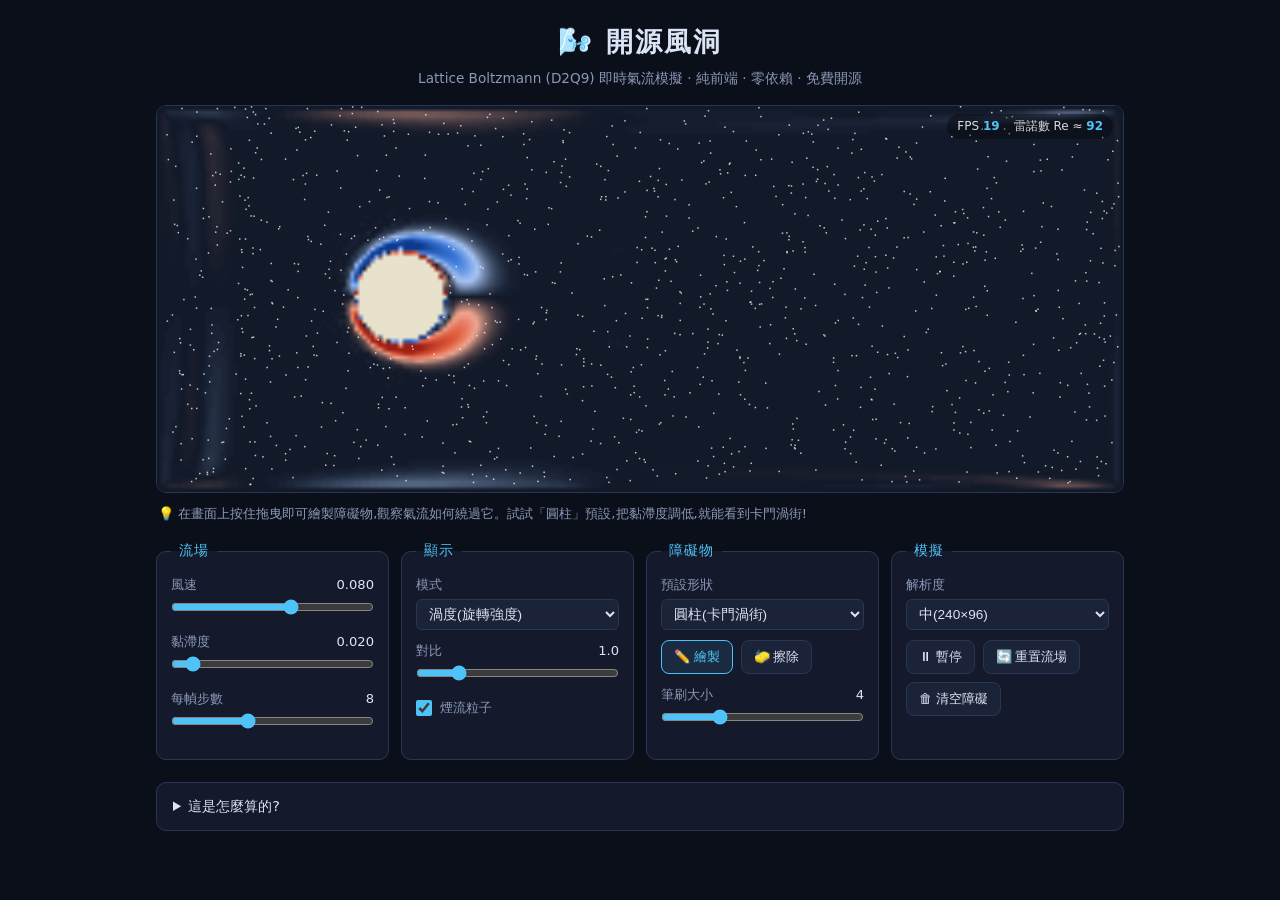
==== airflow-sim/index.html @ b8a74086 "新增開源風洞:瀏覽器即時 2D 氣流模擬(Lattice Boltzmann D2Q9) - 純前端零依賴,CPU 即時運算,無需授權或伺服器 - D2Q9 LBM 核心:BGK 碰撞、平流、boun" ====
<!DOCTYPE html>
<html lang="zh-Hant">
<head>
<meta charset="UTF-8">
<meta name="viewport" content="width=device-width, initial-scale=1.0">
<title>開源風洞 · 瀏覽器氣流模擬</title>
<link rel="icon" href="data:image/svg+xml,<svg xmlns='http://www.w3.org/2000/svg' viewBox='0 0 100 100'><text y='.9em' font-size='90'>🌬️</text></svg>">
<link rel="stylesheet" href="css/style.css">
</head>
<body>
<div id="app">

  <header>
    <h1>🌬️ 開源風洞</h1>
    <p class="sub">Lattice Boltzmann (D2Q9) 即時氣流模擬 · 純前端 · 零依賴 · 免費開源</p>
  </header>

  <div id="canvas-wrap">
    <canvas id="view"></canvas>
    <div id="toast"></div>
    <div id="readout">
      <span>FPS <b id="fps">—</b></span>
      <span>雷諾數 Re ≈ <b id="re">—</b></span>
    </div>
  </div>

  <p class="hint">💡 在畫面上按住拖曳即可繪製障礙物,觀察氣流如何繞過它。試試「圓柱」預設,把黏滯度調低,就能看到卡門渦街!</p>

  <div id="controls">

    <fieldset>
      <legend>流場</legend>
      <label>風速 <output id="speed-val">0.080</output>
        <input type="range" id="speed" min="0.02" max="0.12" step="0.005" value="0.08">
      </label>
      <label>黏滯度 <output id="visc-val">0.020</output>
        <input type="range" id="visc" min="0.005" max="0.2" step="0.005" value="0.02">
      </label>
      <label>每幀步數 <output id="steps-val">8</output>
        <input type="range" id="steps" min="1" max="20" step="1" value="8">
      </label>
    </fieldset>

    <fieldset>
      <legend>顯示</legend>
      <label>模式
        <select id="mode">
          <option value="curl" selected>渦度(旋轉強度)</option>
          <option value="speed">流速</option>
          <option value="density">密度(≈壓力)</option>
        </select>
      </label>
      <label>對比 <output id="contrast-val">1.0</output>
        <input type="range" id="contrast" min="0.3" max="4" step="0.1" value="1">
      </label>
      <label class="row"><input type="checkbox" id="tracers" checked> 煙流粒子</label>
    </fieldset>

    <fieldset>
      <legend>障礙物</legend>
      <label>預設形狀
        <select id="preset">
          <option value="cylinder" selected>圓柱(卡門渦街)</option>
          <option value="plate">垂直平板</option>
          <option value="wing">機翼</option>
          <option value="buildings">建築縫隙風</option>
          <option value="empty">清空</option>
        </select>
      </label>
      <div class="row btns">
        <button id="tool-draw" class="tool">✏️ 繪製</button>
        <button id="tool-erase" class="tool">🧽 擦除</button>
      </div>
      <label>筆刷大小 <output id="brush-val">4</output>
        <input type="range" id="brush" min="1" max="12" step="1" value="4">
      </label>
    </fieldset>

    <fieldset>
      <legend>模擬</legend>
      <label>解析度
        <select id="res">
          <option value="low">低(160×64,省電)</option>
          <option value="mid" selected>中(240×96)</option>
          <option value="high">高(320×128,較吃 CPU)</option>
        </select>
      </label>
      <div class="row btns">
        <button id="btn-pause">⏸ 暫停</button>
        <button id="btn-reset">🔄 重置流場</button>
        <button id="btn-clear">🗑 清空障礙</button>
      </div>
    </fieldset>

  </div>

  <footer>
    <details>
      <summary>這是怎麼算的?</summary>
      <p>本模擬使用 <b>Lattice Boltzmann 方法(LBM,D2Q9)</b>:把空間切成格子,每格追蹤九個方向的粒子分布,
      每一步做「碰撞(向局部平衡鬆弛)」與「平流(往鄰格移動)」,巨觀上便重現了 Navier–Stokes 流體行為。
      障礙物採半程反彈(bounce-back)無滑移邊界;左緣固定進流、右緣零梯度出流。
      一切都在你的瀏覽器裡即時計算 — 不需要伺服器、GPU 或任何授權。</p>
      <p>注意:這是 2D、低馬赫數的教學/概念級模擬,適合直覺理解與快速實驗;
      若要做工程級 3D 分析,可搭配開源的 OpenFOAM 或 SU2。</p>
    </details>
  </footer>

</div>
<script src="js/sim.js"></script>
<script src="js/main.js"></script>
</body>
</html>
---- airflow-sim/css/style.css ----
/* ============ 開源風洞 · 深色科技風 ============ */
* { margin: 0; padding: 0; box-sizing: border-box; }

:root {
  --bg: #0b0f1a;
  --panel: #141a2b;
  --panel2: #1b2338;
  --line: #2a3554;
  --text: #dbe4f5;
  --dim: #8b98b8;
  --accent: #4fc3f7;
}

body {
  background: var(--bg);
  color: var(--text);
  font-family: "PingFang TC", "Microsoft JhengHei", "Noto Sans TC", system-ui, sans-serif;
  line-height: 1.6;
}

#app {
  max-width: 1000px;
  margin: 0 auto;
  padding: 20px 16px 48px;
}

header { text-align: center; margin-bottom: 16px; }
header h1 { font-size: 1.7rem; letter-spacing: 2px; }
header .sub { color: var(--dim); font-size: .85rem; margin-top: 4px; }

#canvas-wrap {
  position: relative;
  border: 1px solid var(--line);
  border-radius: 10px;
  overflow: hidden;
  background: #000;
}
#view {
  display: block;
  width: 100%;
  cursor: crosshair;
  touch-action: none;
}

#readout {
  position: absolute;
  top: 8px; right: 10px;
  display: flex; gap: 14px;
  font-size: .75rem;
  color: rgba(255,255,255,.85);
  background: rgba(0,0,0,.35);
  padding: 3px 10px;
  border-radius: 20px;
  pointer-events: none;
}
#readout b { color: var(--accent); font-weight: 600; }

#toast {
  position: absolute;
  left: 50%; bottom: 12px;
  transform: translateX(-50%) translateY(8px);
  background: rgba(20, 26, 43, .95);
  border: 1px solid var(--line);
  color: var(--text);
  font-size: .8rem;
  padding: 6px 14px;
  border-radius: 8px;
  opacity: 0;
  transition: opacity .25s, transform .25s;
  pointer-events: none;
  white-space: nowrap;
}
#toast.show { opacity: 1; transform: translateX(-50%) translateY(0); }

.hint {
  color: var(--dim);
  font-size: .82rem;
  margin: 10px 2px 16px;
}

#controls {
  display: grid;
  grid-template-columns: repeat(auto-fit, minmax(220px, 1fr));
  gap: 12px;
}

fieldset {
  border: 1px solid var(--line);
  border-radius: 10px;
  background: var(--panel);
  padding: 12px 14px 14px;
}
legend {
  padding: 0 8px;
  color: var(--accent);
  font-size: .85rem;
  letter-spacing: 1px;
}

label {
  display: block;
  font-size: .82rem;
  color: var(--dim);
  margin-bottom: 10px;
}
label output { float: right; color: var(--text); font-variant-numeric: tabular-nums; }
label.row { display: flex; align-items: center; gap: 8px; }

input[type=range] {
  width: 100%;
  margin-top: 4px;
  accent-color: var(--accent);
}
input[type=checkbox] { accent-color: var(--accent); width: 16px; height: 16px; }

select {
  width: 100%;
  margin-top: 4px;
  background: var(--panel2);
  color: var(--text);
  border: 1px solid var(--line);
  border-radius: 6px;
  padding: 6px 8px;
  font-size: .85rem;
}

.btns { display: flex; gap: 8px; margin-bottom: 10px; flex-wrap: wrap; }
button {
  background: var(--panel2);
  color: var(--text);
  border: 1px solid var(--line);
  border-radius: 8px;
  padding: 7px 12px;
  font-size: .82rem;
  cursor: pointer;
  transition: background .15s, border-color .15s;
}
button:hover { background: #232d4a; }
button.tool.active {
  border-color: var(--accent);
  color: var(--accent);
  background: rgba(79, 195, 247, .1);
}

footer { margin-top: 22px; }
details {
  background: var(--panel);
  border: 1px solid var(--line);
  border-radius: 10px;
  padding: 12px 16px;
  font-size: .85rem;
  color: var(--dim);
}
summary { cursor: pointer; color: var(--text); font-size: .9rem; }
details p { margin-top: 10px; }
details b { color: var(--text); }

@media (max-width: 640px) {
  header h1 { font-size: 1.35rem; }
  #app { padding: 12px 10px 32px; }
}
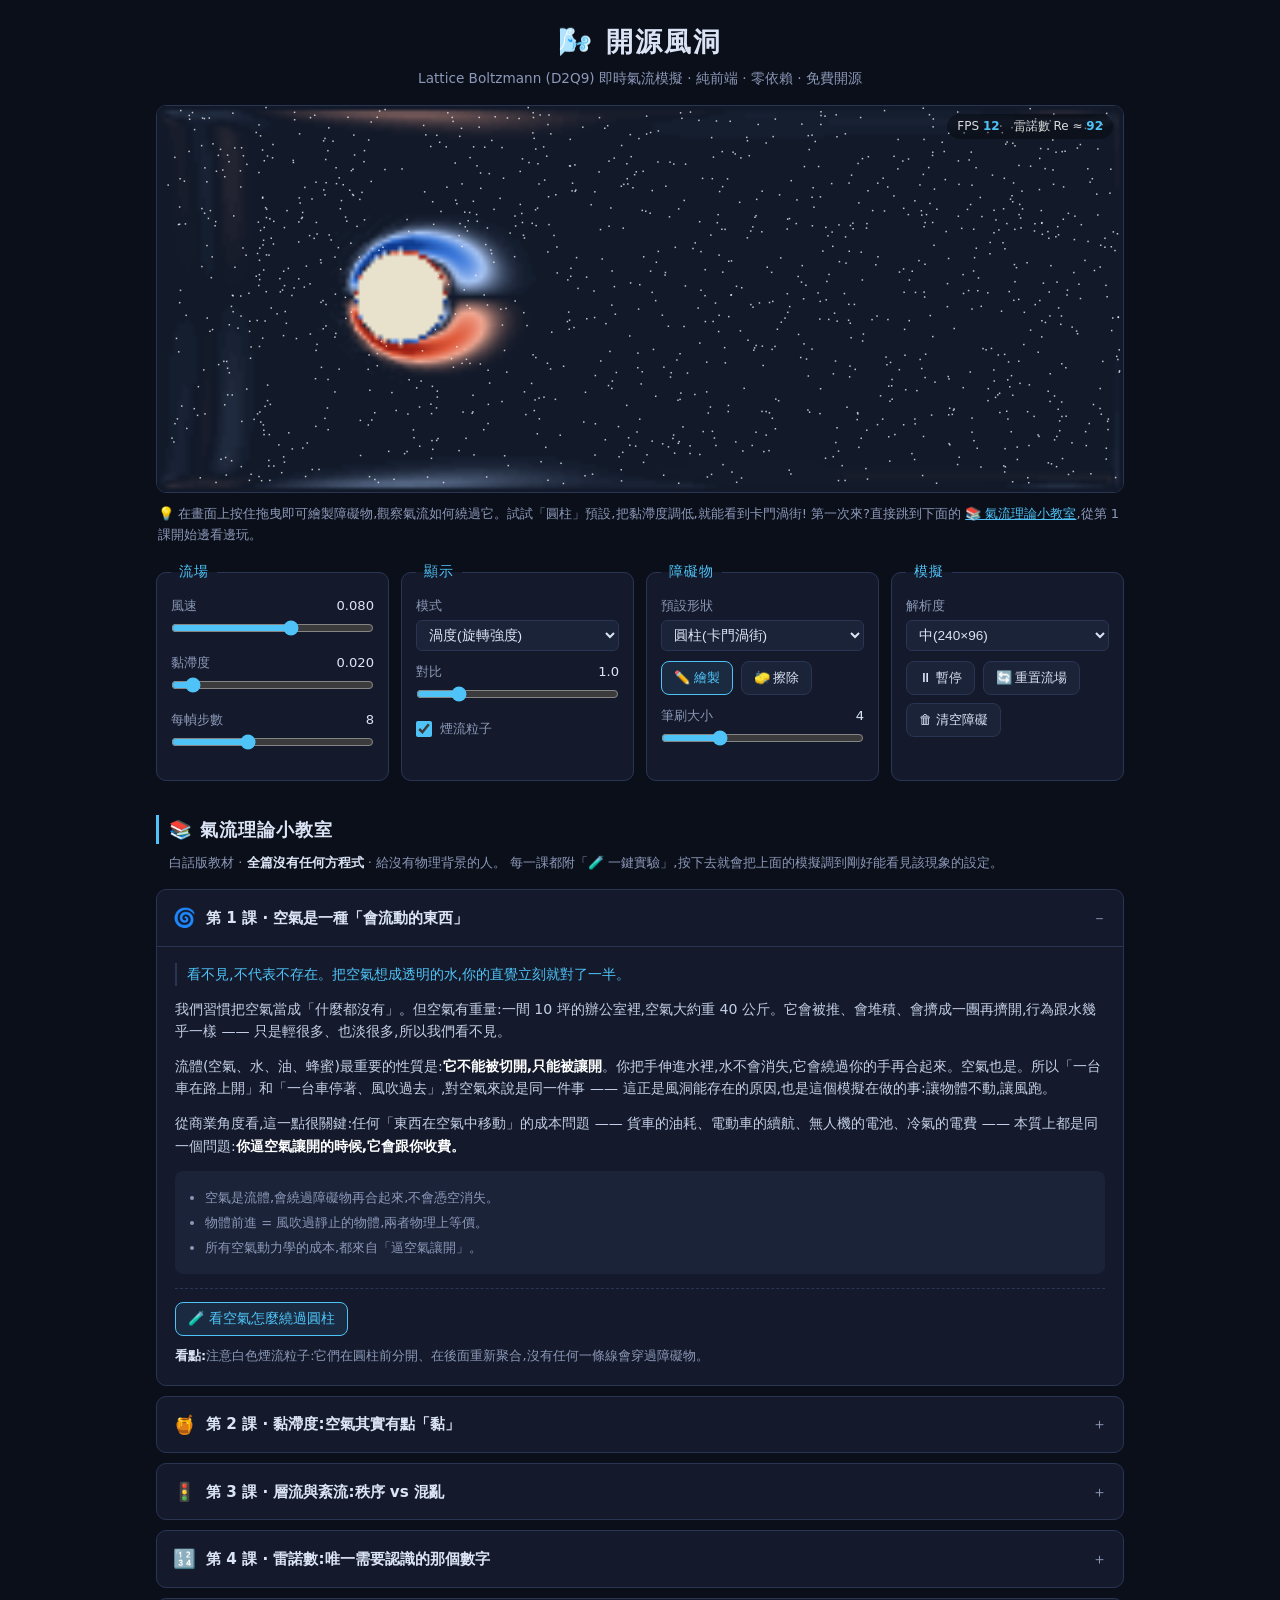
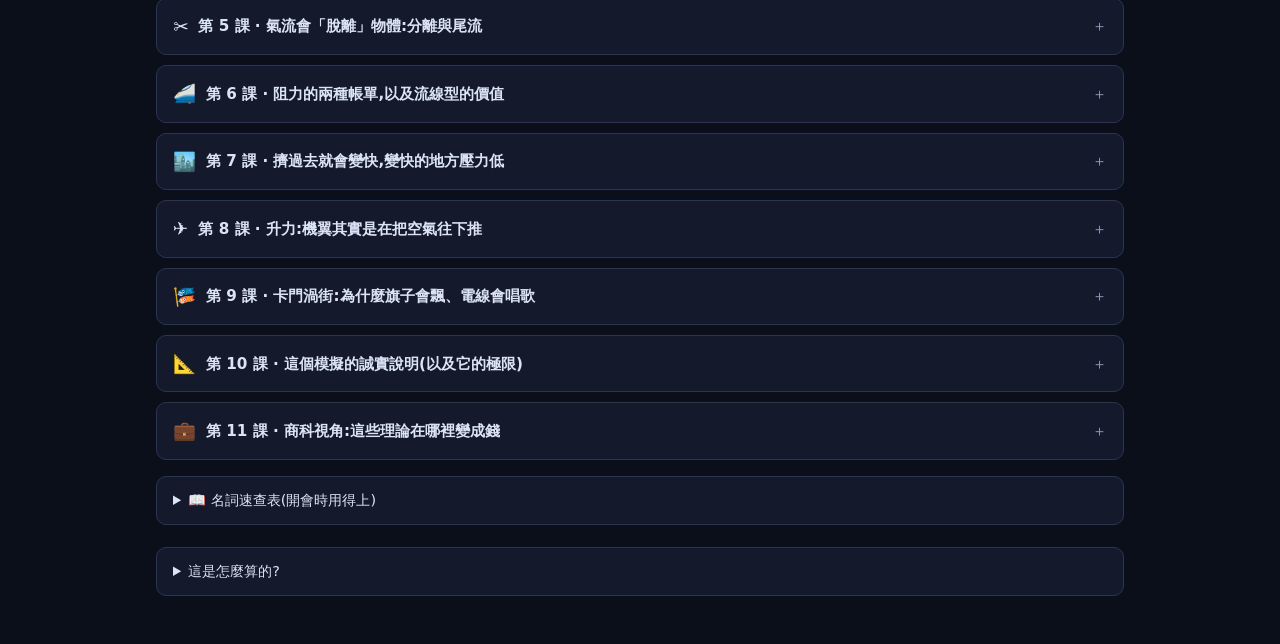
==== commit 884216fc: "開源風洞:新增零方程式的氣流理論小教室 為沒有物理背景的讀者加入 11 課白話教材與 16 條名詞速查表, 全篇不使用任何方程式,改以生活與商業情境說明氣流現象。  - js/lessons.js:教" ====
--- a/airflow-sim/index.html
+++ b/airflow-sim/index.html
@@ -24,7 +24,8 @@
     </div>
   </div>
 
-  <p class="hint">💡 在畫面上按住拖曳即可繪製障礙物,觀察氣流如何繞過它。試試「圓柱」預設,把黏滯度調低,就能看到卡門渦街!</p>
+  <p class="hint">💡 在畫面上按住拖曳即可繪製障礙物,觀察氣流如何繞過它。試試「圓柱」預設,把黏滯度調低,就能看到卡門渦街!
+  第一次來?直接跳到下面的 <a href="#course">📚 氣流理論小教室</a>,從第 1 課開始邊看邊玩。</p>
 
   <div id="controls">
 
@@ -94,6 +95,20 @@
 
   </div>
 
+  <section id="course">
+    <h2>📚 氣流理論小教室</h2>
+    <p class="course-sub">
+      白話版教材 · <b>全篇沒有任何方程式</b> · 給沒有物理背景的人。
+      每一課都附「🧪 一鍵實驗」,按下去就會把上面的模擬調到剛好能看見該現象的設定。
+    </p>
+    <div id="lessons"></div>
+
+    <details id="glossary">
+      <summary>📖 名詞速查表(開會時用得上)</summary>
+      <div id="glossary-list"></div>
+    </details>
+  </section>
+
   <footer>
     <details>
       <summary>這是怎麼算的?</summary>
@@ -109,5 +124,6 @@
 </div>
 <script src="js/sim.js"></script>
 <script src="js/main.js"></script>
+<script src="js/lessons.js"></script>
 </body>
 </html>
--- a/airflow-sim/css/style.css
+++ b/airflow-sim/css/style.css
@@ -142,6 +142,132 @@
   background: rgba(79, 195, 247, .1);
 }
 
+.hint a { color: var(--accent); }
+
+/* ============ 理論小教室 ============ */
+#course { margin-top: 34px; }
+#course h2 {
+  font-size: 1.15rem;
+  letter-spacing: 1px;
+  border-left: 3px solid var(--accent);
+  padding-left: 10px;
+}
+.course-sub {
+  color: var(--dim);
+  font-size: .82rem;
+  margin: 8px 0 16px 13px;
+}
+.course-sub b { color: var(--text); }
+
+details.lesson {
+  background: var(--panel);
+  border: 1px solid var(--line);
+  border-radius: 10px;
+  padding: 0;
+  margin-bottom: 10px;
+  color: var(--text);
+  font-size: .88rem;
+}
+details.lesson > summary {
+  list-style: none;
+  padding: 13px 16px;
+  display: flex;
+  align-items: center;
+  gap: 10px;
+  font-size: .95rem;
+}
+details.lesson > summary::-webkit-details-marker { display: none; }
+details.lesson > summary::after {
+  content: '＋';
+  margin-left: auto;
+  color: var(--dim);
+  font-size: .95rem;
+}
+details.lesson[open] > summary::after { content: '－'; }
+details.lesson[open] > summary { border-bottom: 1px solid var(--line); }
+.lesson-icon { font-size: 1.15rem; }
+.lesson-title { font-weight: 600; }
+
+.lesson-body { padding: 4px 18px 18px; }
+.lesson-body p { margin-top: 12px; color: #c3cee6; }
+.lesson-body b { color: #fff; }
+.lesson-lead {
+  color: var(--accent) !important;
+  font-size: .9rem;
+  border-left: 2px solid var(--line);
+  padding-left: 10px;
+}
+
+.tug {
+  display: flex;
+  align-items: stretch;
+  gap: 8px;
+  margin-top: 12px;
+  font-size: .8rem;
+  flex-wrap: wrap;
+}
+.tug span {
+  flex: 1 1 140px;
+  text-align: center;
+  padding: 9px 10px;
+  border-radius: 8px;
+  border: 1px solid var(--line);
+}
+.tug-a { background: rgba(224, 90, 58, .13); color: #f0a893; }
+.tug-b { background: rgba(58, 119, 217, .13); color: #a9c6f5; }
+.tug-vs {
+  flex: 0 0 auto;
+  border: none !important;
+  color: var(--dim);
+  align-self: center;
+  padding: 0 4px !important;
+}
+
+ul.lesson-points {
+  margin: 14px 0 0;
+  padding: 12px 14px 12px 30px;
+  background: var(--panel2);
+  border-radius: 8px;
+  font-size: .82rem;
+  color: var(--dim);
+}
+ul.lesson-points li { margin: 4px 0; }
+
+.lesson-try {
+  margin-top: 14px;
+  padding-top: 13px;
+  border-top: 1px dashed var(--line);
+}
+.try-btn {
+  border-color: var(--accent);
+  color: var(--accent);
+  background: rgba(79, 195, 247, .1);
+  font-size: .85rem;
+}
+.try-btn:hover { background: rgba(79, 195, 247, .2); }
+.lesson-watch {
+  font-size: .8rem;
+  color: var(--dim) !important;
+  margin-top: 10px !important;
+}
+.lesson-watch b { color: var(--text) !important; }
+
+#glossary { margin-top: 16px; }
+#glossary-list {
+  display: grid;
+  grid-template-columns: repeat(auto-fit, minmax(260px, 1fr));
+  gap: 8px;
+  margin-top: 12px;
+}
+.term {
+  background: var(--panel2);
+  border-radius: 8px;
+  padding: 9px 12px;
+  font-size: .8rem;
+}
+.term b { display: block; color: var(--accent); font-weight: 600; margin-bottom: 2px; }
+.term span { color: var(--dim); }
+
 footer { margin-top: 22px; }
 details {
   background: var(--panel);
